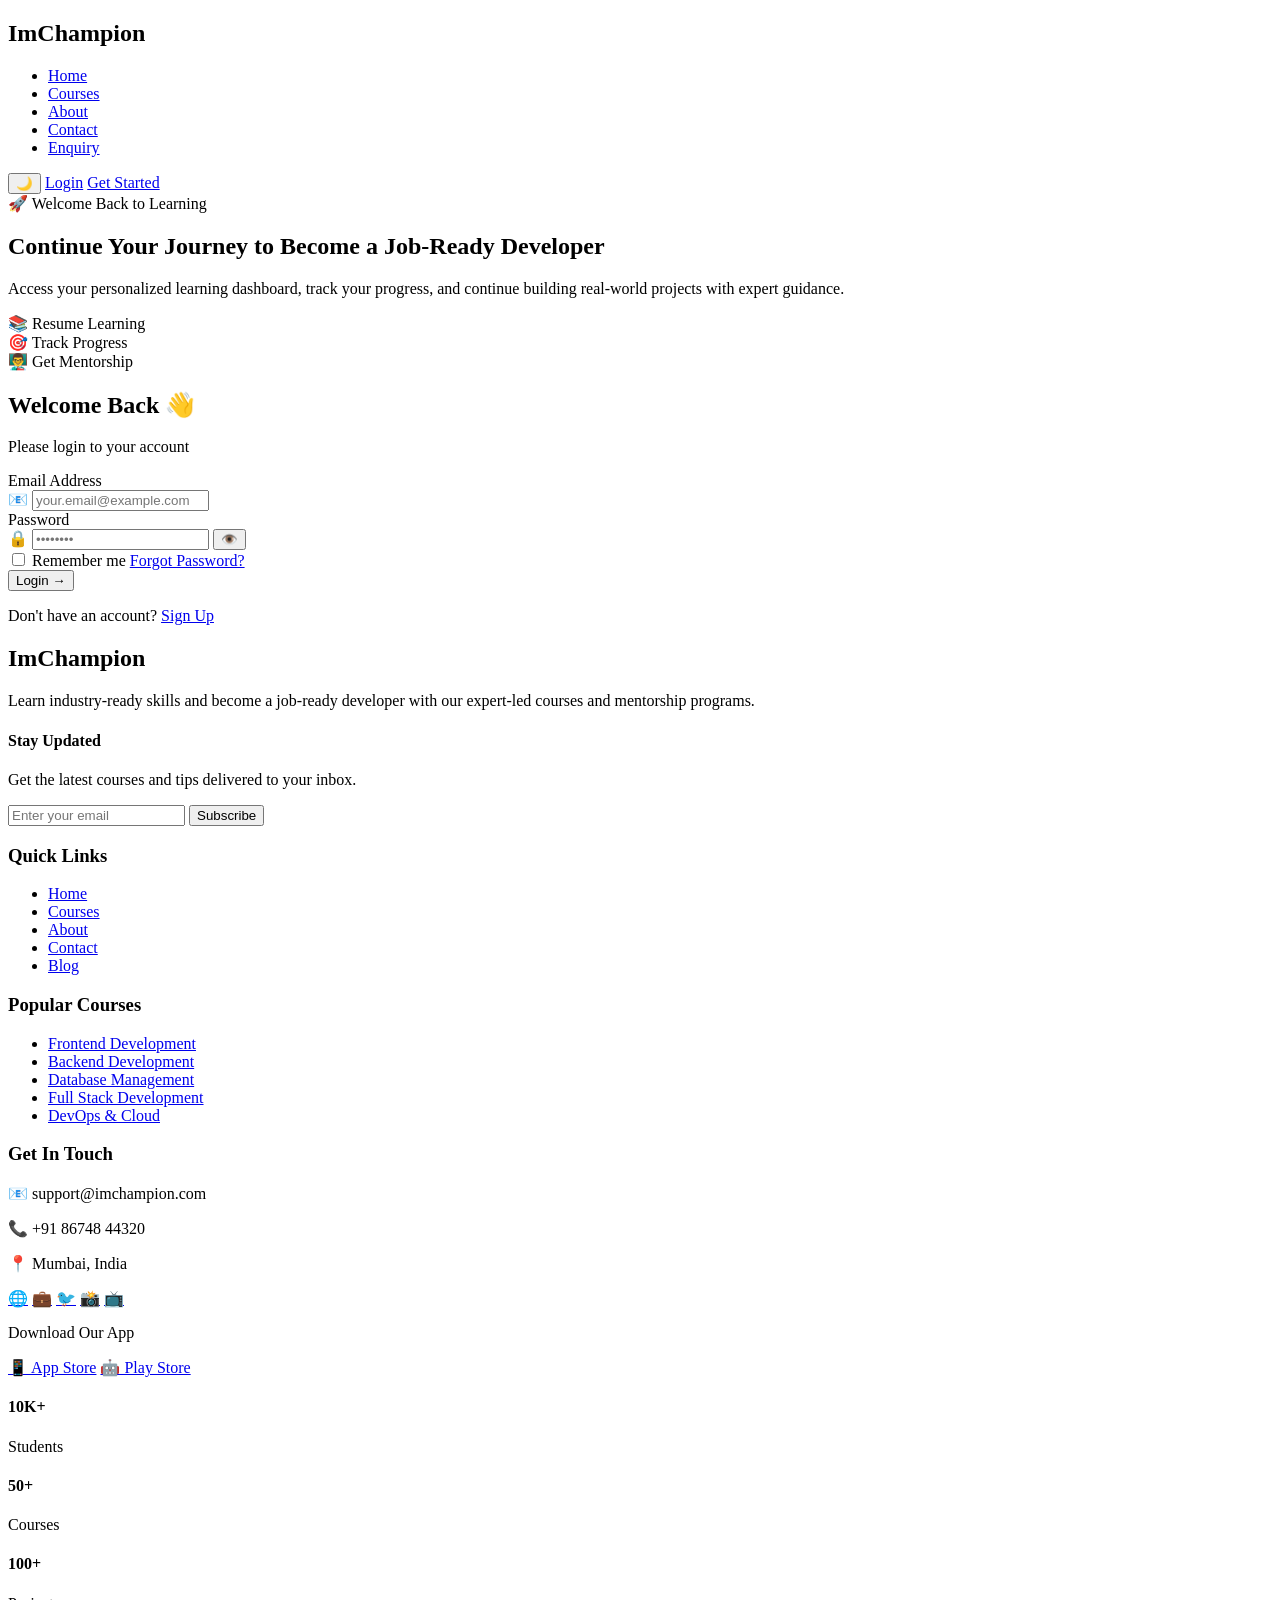
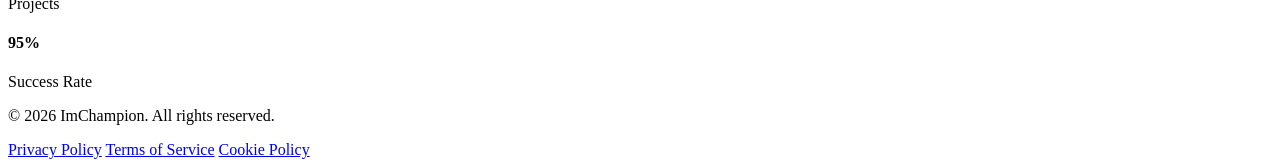
==== NewProject/html/login.html @ f5cccb44 "Add files via upload" ====
<!DOCTYPE html>
<html lang="en">

<head>
    <meta charset="UTF-8">
    <meta name="viewport" content="width=device-width, initial-scale=1.0">
    <title>Login - ImChampion</title>

    <!-- Google Font -->
    <link href="https://fonts.googleapis.com/css2?family=Poppins:wght@300;400;500;600&display=swap" rel="stylesheet">

    <!-- CSS File -->
    <link rel="stylesheet" href="/css/login.css">
</head>

<body>

    <!-- ================= HEADER ================= -->
    <header>
        <div class="container">

            <nav class="navbar">

                <!-- Logo -->
                <div class="logo">
                    <h2>ImChampion</h2>
                </div>

                <!-- Hamburger Menu -->
                <div class="hamburger" id="hamburger">
                    <span></span>
                    <span></span>
                    <span></span>
                </div>

                <!-- Navigation Links -->
                <ul class="nav-links" id="nav-links">
                    <li><a href="/html/index.html">Home</a></li>
                    <li><a href="/html/index.html#course">Courses</a></li>
                    <li><a href="#">About</a></li>
                    <li><a href="#">Contact</a></li>
                    <li><a href="#">Enquiry</a></li>
                </ul>

                <!-- Right Side -->
                <div class="nav-buttons">

                    <!-- Theme Toggle -->
                    <button id="theme-toggle">🌙</button>

                    <!-- Login -->
                    <a href="/html/login.html" class="login-btn active">Login</a>

                    <!-- CTA -->
                    <a href="/html/signup.html" class="cta-btn">Get Started</a>

                </div>

            </nav>

        </div>
    </header>

    <!-- ================= MAIN ================= -->
    <main>

        <!-- ================= LOGIN SECTION ================= -->
        <section class="login">
            <div class="container">

                <div class="login-grid">

                    <!-- LEFT SIDE (CONTENT) -->
                    <div class="login-content">

                        <!-- Tagline -->
                        <span class="login-tag">
                            🚀 Welcome Back to Learning
                        </span>

                        <!-- Main Heading -->
                        <h1 class="login-title">
                            Continue Your Journey to Become a Job-Ready Developer
                        </h1>

                        <!-- Description -->
                        <p class="login-description">
                            Access your personalized learning dashboard, track your progress,
                            and continue building real-world projects with expert guidance.
                        </p>

                        <!-- Features -->
                        <div class="login-features">
                            <div class="feature-item">
                                <span class="feature-icon">📚</span>
                                <span>Resume Learning</span>
                            </div>
                            <div class="feature-item">
                                <span class="feature-icon">🎯</span>
                                <span>Track Progress</span>
                            </div>
                            <div class="feature-item">
                                <span class="feature-icon">👨‍🏫</span>
                                <span>Get Mentorship</span>
                            </div>
                        </div>

                    </div>

                    <!-- RIGHT SIDE (FORM) -->
                    <div class="login-form-container">

                        <div class="login-box">

                            <!-- Title -->
                            <h2>Welcome Back 👋</h2>
                            <p>Please login to your account</p>

                            <!-- FORM -->
                            <form class="login-form">

                                <!-- Email -->
                                <div class="input-group">
                                    <label for="email">Email Address</label>
                                    <div class="input-wrapper">
                                        <span class="input-icon">📧</span>
                                        <input id="email" type="email" placeholder="your.email@example.com" required>
                                    </div>
                                </div>

                                <!-- Password -->
                                <div class="input-group">
                                    <label for="password">Password</label>
                                    <div class="input-wrapper">
                                        <span class="input-icon">🔒</span>
                                        <input id="password" type="password" placeholder="••••••••" required>
                                        <button type="button" class="password-toggle" data-toggle="password">
                                            <span class="eye-icon">👁️</span>
                                        </button>
                                    </div>
                                </div>

                                <!-- Options -->
                                <div class="login-options">
                                    <label class="checkbox-label">
                                        <input type="checkbox">
                                        <span>Remember me</span>
                                    </label>
                                    <a href="#" class="forgot-link">Forgot Password?</a>
                                </div>

                                <!-- Button -->
                                <button type="submit" class="login-btn-main">
                                    <span>Login</span>
                                    <span class="btn-arrow">→</span>
                                </button>

                            </form>

                            <!-- Signup -->
                            <p class="signup-text">
                                Don't have an account? <a href="/html/signup.html">Sign Up</a>
                            </p>

                        </div>

                    </div>

                </div>

            </div>
        </section>

    </main>

    <!-- ================= FOOTER ================= -->
    <footer class="footer">
        <div class="container">

            <div class="footer-grid">

                <!-- Column 1 (Brand) -->
                <div class="footer-col">
                    <h2 class="footer-logo">ImChampion</h2>
                    <p>
                        Learn industry-ready skills and become a job-ready developer with our expert-led courses and mentorship programs.
                    </p>

                    <!-- Newsletter Signup -->
                    <div class="newsletter">
                        <h4>Stay Updated</h4>
                        <p>Get the latest courses and tips delivered to your inbox.</p>
                        <div class="newsletter-form">
                            <input type="email" placeholder="Enter your email" class="newsletter-input">
                            <button class="newsletter-btn">Subscribe</button>
                        </div>
                    </div>
                </div>

                <!-- Column 2 (Quick Links) -->
                <div class="footer-col">
                    <h3>Quick Links</h3>
                    <ul>
                        <li><a href="/html/index.html">Home</a></li>
                        <li><a href="/html/index.html#course">Courses</a></li>
                        <li><a href="#">About</a></li>
                        <li><a href="#">Contact</a></li>
                        <li><a href="#">Blog</a></li>
                    </ul>
                </div>

                <!-- Column 3 (Courses) -->
                <div class="footer-col">
                    <h3>Popular Courses</h3>
                    <ul>
                        <li><a href="#">Frontend Development</a></li>
                        <li><a href="#">Backend Development</a></li>
                        <li><a href="#">Database Management</a></li>
                        <li><a href="#">Full Stack Development</a></li>
                        <li><a href="#">DevOps & Cloud</a></li>
                    </ul>
                </div>

                <!-- Column 4 (Contact / Social) -->
                <div class="footer-col">
                    <h3>Get In Touch</h3>
                    <div class="contact-info">
                        <p><span class="contact-icon">📧</span> support@imchampion.com</p>
                        <p><span class="contact-icon">📞</span> +91 86748 44320</p>
                        <p><span class="contact-icon">📍</span> Mumbai, India</p>
                    </div>

                    <!-- Social Links -->
                    <div class="footer-social">
                        <a href="#" title="Website">🌐</a>
                        <a href="#" title="LinkedIn">💼</a>
                        <a href="#" title="Twitter">🐦</a>
                        <a href="#" title="Instagram">📸</a>
                        <a href="#" title="YouTube">📺</a>
                    </div>

                    <!-- App Download -->
                    <div class="app-download">
                        <p>Download Our App</p>
                        <div class="app-buttons">
                            <a href="#" class="app-btn">📱 App Store</a>
                            <a href="#" class="app-btn">🤖 Play Store</a>
                        </div>
                    </div>
                </div>

            </div>

            <!-- Stats Bar -->
            <div class="footer-stats">
                <div class="stat-item">
                    <h4>10K+</h4>
                    <p>Students</p>
                </div>
                <div class="stat-item">
                    <h4>50+</h4>
                    <p>Courses</p>
                </div>
                <div class="stat-item">
                    <h4>100+</h4>
                    <p>Projects</p>
                </div>
                <div class="stat-item">
                    <h4>95%</h4>
                    <p>Success Rate</p>
                </div>
            </div>

            <!-- Bottom -->
            <div class="footer-bottom">
                <div class="footer-bottom-content">
                    <p>© 2026 ImChampion. All rights reserved.</p>
                    <div class="footer-links">
                        <a href="#">Privacy Policy</a>
                        <a href="#">Terms of Service</a>
                        <a href="#">Cookie Policy</a>
                    </div>
                </div>
            </div>

        </div>
    </footer>

    <!-- ================= JS ================= -->
    <script src="/javascript/login.js"></script>
</body>
</html>
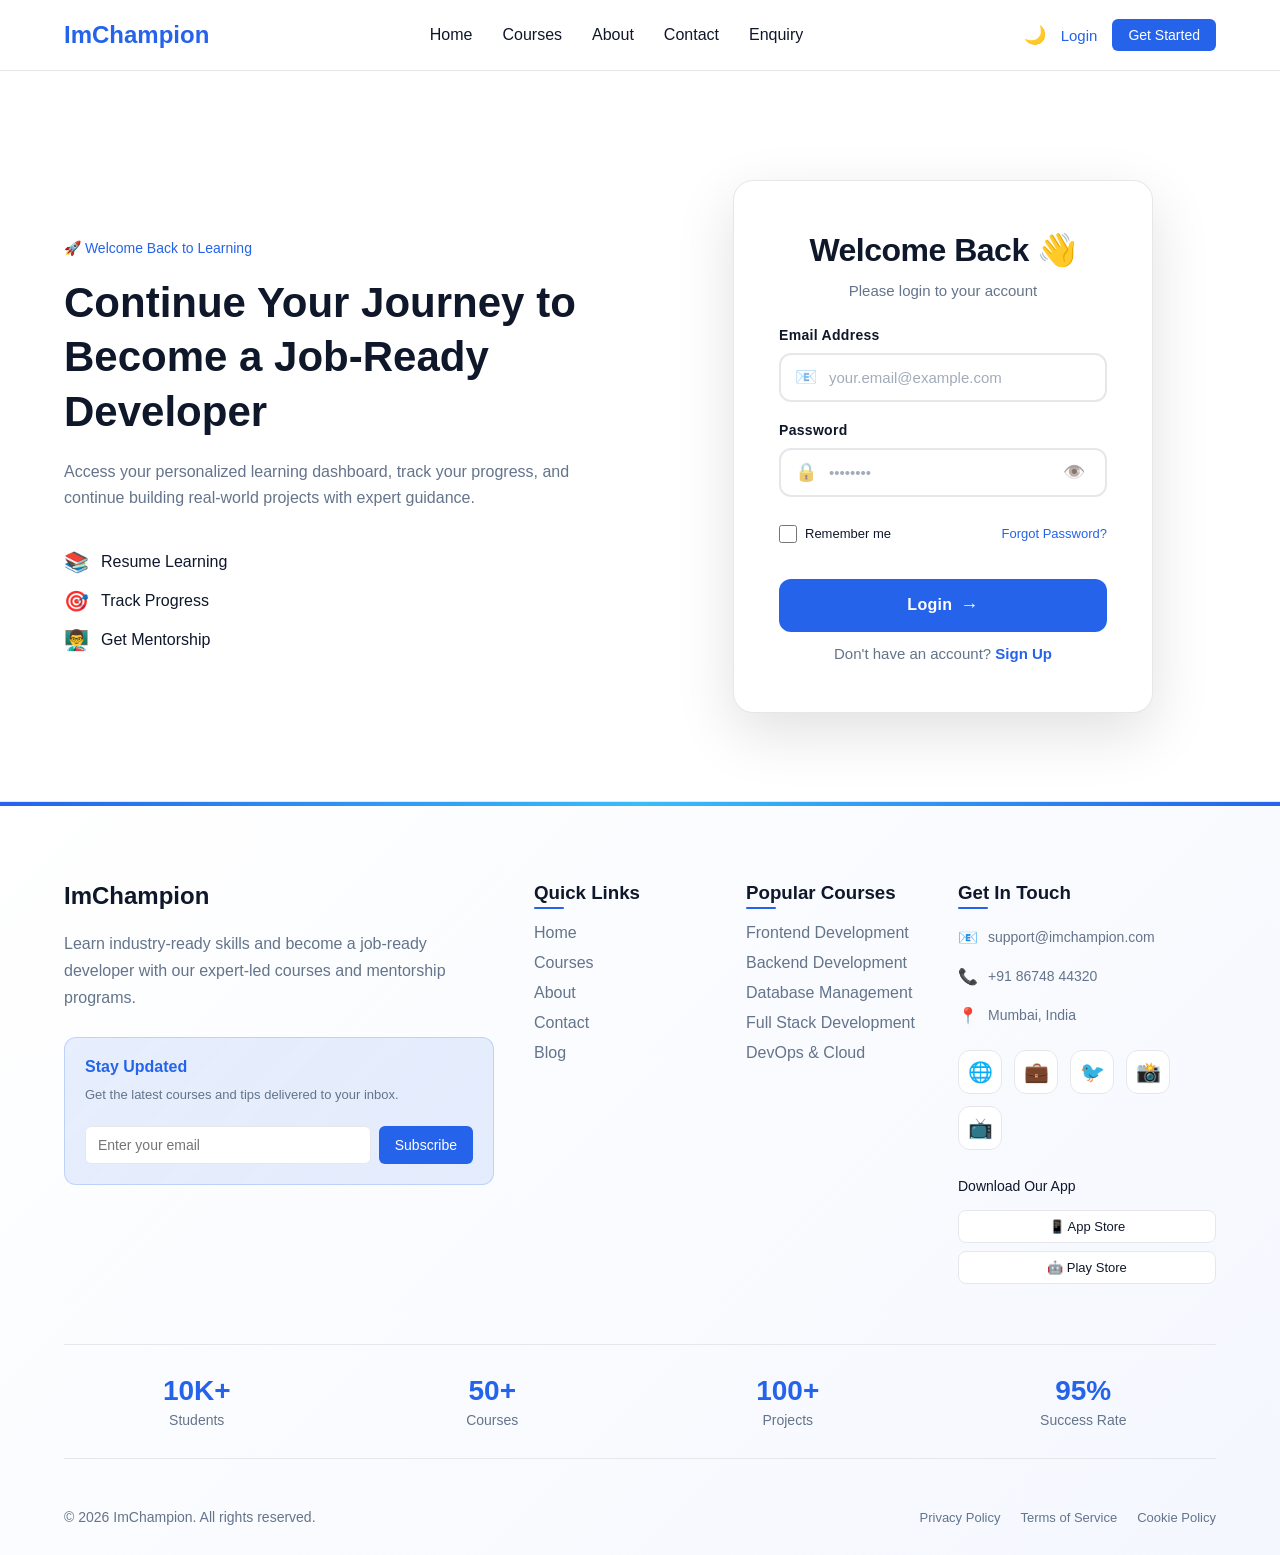
==== commit c198dca4: "Update login.html" ====
--- a/NewProject/html/login.html
+++ b/NewProject/html/login.html
@@ -10,7 +10,7 @@
     <link href="https://fonts.googleapis.com/css2?family=Poppins:wght@300;400;500;600&display=swap" rel="stylesheet">
 
     <!-- CSS File -->
-    <link rel="stylesheet" href="/css/login.css">
+    <link rel="stylesheet" href="../css/login.css">
 </head>
 
 <body>
@@ -287,6 +287,6 @@
     </footer>
 
     <!-- ================= JS ================= -->
-    <script src="/javascript/login.js"></script>
+    <script src="../javascript/login.js"></script>
 </body>
 </html>
--- a/NewProject/css/login.css
+++ b/NewProject/css/login.css
@@ -0,0 +1,1113 @@
+/* ============================= */
+/* GLOBAL RESET */
+/* ============================= */
+
+*,
+*::before,
+*::after {
+  box-sizing: border-box;
+  margin: 0;
+  padding: 0;
+}
+
+/* ============================= */
+/* THEME VARIABLES */
+/* ============================= */
+
+/* 🌞 Light Mode (Default) */
+:root {
+  --bg-color: #ffffff;
+  --text-color: #0f172a;
+  --primary-color: #2563eb;
+  --secondary-color: #64748b;
+  --nav-bg: #ffffff;
+  --border-color: #e5e7eb;
+}
+
+/* 🌙 Dark Mode */
+.dark {
+  --bg-color: #0f172a;
+  --text-color: #e2e8f0;
+  --primary-color: #38bdf8;
+  --secondary-color: #94a3b8;
+  --nav-bg: #020617;
+  --border-color: #1e293b;
+}
+
+/* ============================= */
+/* BODY */
+/* ============================= */
+
+body {
+  font-family: 'Poppins', sans-serif;
+
+  display: grid;
+  grid-template-rows: auto 1fr auto;
+  min-height: 100vh;
+
+  background-color: var(--bg-color);
+  color: var(--text-color);
+  transition: 0.3s ease;
+}
+
+/* ============================= */
+/* CONTAINER */
+/* ============================= */
+
+.container {
+  width: 90%;
+  max-width: 1200px;
+  margin: auto;
+}
+
+/* ============================= */
+/* HEADER */
+/* ============================= */
+
+header {
+  width: 100%;
+  background-color: var(--nav-bg);
+  border-bottom: 1px solid var(--border-color);
+
+  position: sticky;
+  top: 0;
+  z-index: 1000;
+}
+
+/* ============================= */
+/* NAVBAR */
+/* ============================= */
+
+.navbar {
+  display: flex;
+  align-items: center;
+  justify-content: space-between;
+  height: 70px;
+}
+
+/* ============================= */
+/* LOGO */
+/* ============================= */
+
+.logo h2 {
+  font-size: 24px;
+  font-weight: 600;
+  color: var(--primary-color);
+  cursor: pointer;
+}
+
+/* ============================= */
+/* HAMBURGER */
+/* ============================= */
+.hamburger {
+  display: none;
+}
+/* ============================= */
+/* NAV LINKS */
+/* ============================= */
+
+.nav-links {
+  list-style: none;
+  display: flex;
+  gap: 30px;
+}
+
+.nav-links li a {
+  text-decoration: none;
+  color: var(--text-color);
+  font-size: 16px;
+  transition: 0.3s;
+  position: relative;
+}
+
+/* Hover underline */
+.nav-links li a::after {
+  content: "";
+  position: absolute;
+  width: 0%;
+  height: 2px;
+  background: var(--primary-color);
+  left: 0;
+  bottom: -5px;
+  transition: 0.3s;
+}
+
+.nav-links li a:hover::after {
+  width: 100%;
+}
+
+.nav-links li a:hover {
+  color: var(--primary-color);
+}
+
+/* ============================= */
+/* BUTTONS */
+/* ============================= */
+
+.nav-buttons {
+  display: flex;
+  gap: 15px;
+  align-items: center;
+}
+
+/* Login Button */
+.login-btn {
+  text-decoration: none;
+  color: var(--text-color);
+  font-size: 15px;
+  transition: 0.3s;
+}
+
+.login-btn:hover,
+.login-btn.active {
+  color: var(--primary-color);
+}
+
+/* CTA Button */
+.cta-btn {
+  text-decoration: none;
+  background: var(--primary-color);
+  color: #ffffff;
+  padding: 8px 16px;
+  border-radius: 6px;
+  font-size: 14px;
+  font-weight: 500;
+  transition: 0.3s;
+}
+
+.cta-btn:hover {
+  opacity: 0.9;
+}
+
+/* ============================= */
+/* THEME TOGGLE BUTTON */
+/* ============================= */
+
+#theme-toggle {
+  border: none;
+  background: transparent;
+  font-size: 18px;
+  cursor: pointer;
+}
+
+/* ============================= */
+/* RESPONSIVE HEADER */
+/* ============================= */
+
+@media (max-width: 768px) {
+
+  .hamburger {
+    display: flex;
+    flex-direction: column;
+    cursor: pointer;
+    gap: 4px;
+    padding: 10px;
+    background-color: rgba(0, 0, 0, 0.1);
+    border-radius: 4px;
+  }
+  .hamburger span {
+    width: 25px;
+    height: 3px;
+    background-color: var(--text-color);
+    transition: 0.3s;
+  }
+  .nav-links {
+    position: absolute;
+    top: 70px;
+    left: 0;
+    width: 100%;
+    background-color: var(--nav-bg);
+    flex-direction: column;
+    padding: 20px 0;
+    border-bottom: 1px solid var(--border-color);
+    max-height: 0;
+    overflow: hidden;
+    transition: max-height 0.3s ease;
+  }
+  .nav-links.active {
+    max-height: 500px;
+  }
+  .nav-links li {
+    text-align: center;
+    margin: 10px 0;
+  }
+
+  .logo h2 {
+    font-size: 20px;
+  }
+
+  .nav-buttons {
+    gap: 10px;
+  }
+}
+
+/* ============================= */
+/* MAIN */
+/* ============================= */
+
+main {
+  width: 100%;
+}
+
+/* Common section spacing */
+section {
+  padding: 80px 0;
+}
+
+/* ============================= */
+/* LOGIN SECTION */
+/* ============================= */
+
+.login {
+  padding-top: 100px;
+}
+
+/* Grid Layout */
+.login-grid {
+  display: grid;
+  grid-template-columns: 1fr 1fr;
+  align-items: center;
+  gap: 60px;
+}
+
+/* ============================= */
+/* LOGIN CONTENT */
+/* ============================= */
+
+.login-content {
+  display: flex;
+  flex-direction: column;
+  gap: 20px;
+}
+
+/* Tagline */
+.login-tag {
+  font-size: 14px;
+  color: var(--primary-color);
+  font-weight: 500;
+}
+
+/* Main Heading */
+.login-title {
+  font-size: 42px;
+  font-weight: 600;
+  line-height: 1.3;
+}
+
+/* Description */
+.login-description {
+  font-size: 16px;
+  color: var(--secondary-color);
+  line-height: 1.6;
+}
+
+/* Features */
+.login-features {
+  display: flex;
+  flex-direction: column;
+  gap: 15px;
+  margin-top: 20px;
+}
+
+.feature-item {
+  display: flex;
+  align-items: center;
+  gap: 12px;
+  font-size: 16px;
+}
+
+.feature-icon {
+  font-size: 20px;
+}
+
+/* ============================= */
+/* LOGIN FORM CONTAINER */
+/* ============================= */
+
+.login-form-container {
+  display: flex;
+  align-items: center;
+  justify-content: center;
+  min-height: 550px;
+}
+
+/* ============================= */
+/* LOGIN BOX */
+/* ============================= */
+
+.login-box {
+  width: 100%;
+  max-width: 420px;
+  display: flex;
+  flex-direction: column;
+  gap: 28px;
+
+  background: var(--bg-color);
+  padding: 50px 45px;
+  border-radius: 20px;
+  border: 1px solid var(--border-color);
+  box-shadow: 0 20px 60px rgba(0,0,0,0.12), 0 0 1px rgba(0,0,0,0.05);
+  backdrop-filter: blur(10px);
+}
+
+.login-box h2 {
+  font-size: 32px;
+  font-weight: 700;
+  text-align: center;
+  letter-spacing: -0.5px;
+}
+
+.login-box p {
+  color: var(--secondary-color);
+  text-align: center;
+  font-size: 15px;
+  margin: -15px 0 0 0;
+}
+
+.login-form {
+  display: flex;
+  flex-direction: column;
+  gap: 20px;
+}
+
+/* ============================= */
+/* INPUT */
+/* ============================= */
+
+.input-group {
+  display: flex;
+  flex-direction: column;
+  gap: 10px;
+}
+
+.input-group label {
+  font-size: 14px;
+  font-weight: 600;
+  color: var(--text-color);
+  letter-spacing: 0.3px;
+}
+
+.input-wrapper {
+  position: relative;
+  display: flex;
+  align-items: center;
+}
+
+.input-icon {
+  position: absolute;
+  left: 16px;
+  font-size: 18px;
+  pointer-events: none;
+  opacity: 0.6;
+  transition: 0.3s;
+}
+
+.input-group input {
+  width: 100%;
+  padding: 14px 50px 14px 48px;
+  border-radius: 12px;
+  border: 2px solid var(--border-color);
+  background: transparent;
+  color: var(--text-color);
+  font-size: 15px;
+  font-family: inherit;
+  transition: all 0.3s cubic-bezier(0.4, 0, 0.2, 1);
+}
+
+.input-group input::placeholder {
+  color: var(--secondary-color);
+  opacity: 0.6;
+}
+
+.input-group input:hover {
+  border-color: var(--primary-color);
+  border-color: var(--border-color);
+}
+
+.input-group input:focus {
+  border-color: var(--primary-color);
+  box-shadow: 0 0 0 4px rgba(37, 99, 235, 0.08), 0 0 0 1px rgba(37, 99, 235, 0.15);
+  outline: none;
+}
+
+.input-group input:focus + .input-icon,
+.input-wrapper:has(input:focus) .input-icon {
+  opacity: 1;
+  color: var(--primary-color);
+}
+
+/* ============================= */
+/* PASSWORD TOGGLE BUTTON */
+/* ============================= */
+
+.password-toggle {
+  position: absolute;
+  right: 14px;
+  background: none;
+  border: none;
+  cursor: pointer;
+  padding: 8px;
+  display: flex;
+  align-items: center;
+  justify-content: center;
+  font-size: 18px;
+  opacity: 0.6;
+  transition: all 0.3s ease;
+  border-radius: 6px;
+}
+
+.password-toggle:hover {
+  opacity: 1;
+  background: rgba(0, 0, 0, 0.05);
+}
+
+.dark .password-toggle:hover {
+  background: rgba(255, 255, 255, 0.1);
+}
+
+.password-toggle:active {
+  transform: scale(0.95);
+}
+
+.input-group input:focus + .input-icon,
+.input-wrapper:has(input:focus) .input-icon {
+  opacity: 1;
+  color: var(--primary-color);
+}
+
+/* ============================= */
+/* OPTIONS */
+/* ============================= */
+
+.login-options {
+  display: flex;
+  justify-content: space-between;
+  align-items: center;
+  font-size: 13px;
+  margin: 8px 0 8px 0;
+}
+
+.checkbox-label {
+  display: flex;
+  align-items: center;
+  gap: 8px;
+  cursor: pointer;
+  user-select: none;
+  color: var(--text-color);
+  font-weight: 500;
+}
+
+.checkbox-label input[type="checkbox"] {
+  width: 18px;
+  height: 18px;
+  cursor: pointer;
+  accent-color: var(--primary-color);
+}
+
+.forgot-link {
+  color: var(--primary-color);
+  text-decoration: none;
+  font-weight: 500;
+  transition: 0.3s;
+}
+
+.forgot-link:hover {
+  color: var(--primary-color);
+  opacity: 0.8;
+  text-decoration: underline;
+}
+
+/* ============================= */
+/* BUTTON */
+/* ============================= */
+
+.login-btn-main {
+  padding: 16px 24px;
+  border: none;
+  border-radius: 12px;
+  background: var(--primary-color);
+  color: #fff;
+  font-size: 16px;
+  font-weight: 600;
+  letter-spacing: 0.3px;
+  cursor: pointer;
+  
+  display: flex;
+  align-items: center;
+  justify-content: center;
+  gap: 8px;
+  
+  transition: all 0.3s cubic-bezier(0.4, 0, 0.2, 1);
+  position: relative;
+  overflow: hidden;
+  margin-top: 8px;
+}
+
+.login-btn-main::before {
+  content: '';
+  position: absolute;
+  top: 0;
+  left: -100%;
+  width: 100%;
+  height: 100%;
+  background: rgba(255, 255, 255, 0.1);
+  transition: left 0.5s ease;
+}
+
+.login-btn-main:hover::before {
+  left: 100%;
+}
+
+.btn-arrow {
+  display: inline-block;
+  transition: transform 0.3s ease;
+  font-size: 18px;
+}
+
+.login-btn-main:hover {
+  background: linear-gradient(135deg, var(--primary-color), #1d4ed8);
+  transform: translateY(-2px);
+  box-shadow: 0 12px 35px rgba(37, 99, 235, 0.35), 0 0 0 1px rgba(37, 99, 235, 0.1);
+}
+
+.login-btn-main:hover .btn-arrow {
+  transform: translateX(3px);
+}
+
+.login-btn-main:active {
+  transform: translateY(0);
+  box-shadow: 0 6px 20px rgba(37, 99, 235, 0.25);
+}
+
+/* ============================= */
+/* SIGNUP */
+/* ============================= */
+
+.signup-text {
+  text-align: center;
+  font-size: 14px;
+  color: var(--secondary-color);
+  margin-top: 8px;
+}
+
+.signup-text a {
+  color: var(--primary-color);
+  text-decoration: none;
+  font-weight: 600;
+  transition: all 0.3s ease;
+}
+
+.signup-text a:hover {
+  text-decoration: underline;
+  opacity: 0.8;
+}
+
+/* ============================= */
+/* FOOTER */
+/* ============================= */
+
+.footer {
+  background: linear-gradient(135deg, var(--nav-bg) 0%, rgba(37, 99, 235, 0.05) 100%);
+  border-top: 1px solid var(--border-color);
+  padding: 80px 0 30px;
+  position: relative;
+  overflow: hidden;
+}
+
+.footer::before {
+  content: '';
+  position: absolute;
+  top: 0;
+  left: 0;
+  right: 0;
+  height: 4px;
+  background: linear-gradient(90deg, var(--primary-color), #38bdf8, var(--primary-color));
+}
+
+.footer-grid {
+  display: grid;
+  grid-template-columns: 2.5fr 1fr 1fr 1.5fr;
+  gap: 40px;
+  margin-bottom: 60px;
+  position: relative;
+  z-index: 1;
+}
+
+/* ============================= */
+/* NEWSLETTER */
+/* ============================= */
+.newsletter {
+  margin-top: 25px;
+  padding: 20px;
+  background: rgba(37, 99, 235, 0.1);
+  border-radius: 12px;
+  border: 1px solid rgba(37, 99, 235, 0.2);
+}
+
+.newsletter h4 {
+  font-size: 16px;
+  margin-bottom: 8px;
+  color: var(--primary-color);
+}
+
+.newsletter p {
+  font-size: 13px;
+  margin-bottom: 15px;
+  color: var(--secondary-color);
+}
+
+.newsletter-form {
+  display: flex;
+  gap: 8px;
+}
+
+.newsletter-input {
+  flex: 1;
+  padding: 10px 12px;
+  border: 1px solid var(--border-color);
+  border-radius: 6px;
+  background: var(--bg-color);
+  color: var(--text-color);
+  font-size: 14px;
+}
+
+.newsletter-input:focus {
+  outline: none;
+  border-color: var(--primary-color);
+  box-shadow: 0 0 0 3px rgba(37, 99, 235, 0.1);
+}
+
+.newsletter-btn {
+  padding: 10px 16px;
+  background: var(--primary-color);
+  color: white;
+  border: none;
+  border-radius: 6px;
+  font-size: 14px;
+  font-weight: 500;
+  cursor: pointer;
+  transition: 0.3s;
+}
+
+.newsletter-btn:hover {
+  background: #1d4ed8;
+  transform: translateY(-1px);
+}
+
+.footer-col h2,
+.footer-col h3 {
+  color: var(--text-color);
+  margin-bottom: 20px;
+  position: relative;
+}
+
+.footer-col h3::after {
+  content: '';
+  position: absolute;
+  bottom: -5px;
+  left: 0;
+  width: 30px;
+  height: 2px;
+  background: var(--primary-color);
+  border-radius: 1px;
+}
+
+.footer-logo {
+  font-size: 24px;
+  font-weight: 600;
+  color: var(--primary-color);
+  margin-bottom: 15px;
+}
+
+.footer-col p {
+  color: var(--secondary-color);
+  line-height: 1.7;
+  margin-bottom: 20px;
+}
+
+/* ============================= */
+/* CONTACT INFO */
+/* ============================= */
+.contact-info p {
+  display: flex;
+  align-items: center;
+  gap: 10px;
+  margin-bottom: 12px;
+  font-size: 14px;
+  color: var(--secondary-color);
+}
+
+.contact-icon {
+  font-size: 16px;
+  color: var(--primary-color);
+}
+
+.footer-col ul {
+  list-style: none;
+}
+
+.footer-col ul li {
+  margin-bottom: 12px;
+}
+
+.footer-col ul li a {
+  color: var(--secondary-color);
+  text-decoration: none;
+  transition: 0.3s;
+  display: inline-block;
+}
+
+.footer-col ul li a:hover {
+  color: var(--primary-color);
+  transform: translateX(5px);
+}
+
+.footer-social {
+  display: flex;
+  gap: 12px;
+  margin-top: 20px;
+  flex-wrap: wrap;
+}
+
+.footer-social a {
+  font-size: 20px;
+  transition: 0.3s;
+  text-decoration: none;
+  background: var(--bg-color);
+  padding: 12px;
+  border-radius: 12px;
+  border: 1px solid var(--border-color);
+  display: flex;
+  align-items: center;
+  justify-content: center;
+  width: 44px;
+  height: 44px;
+}
+
+.footer-social a:hover {
+  transform: scale(1.05) translateY(-3px);
+  background: var(--primary-color);
+  color: #fff;
+  box-shadow: 0 8px 25px rgba(37, 99, 235, 0.3);
+}
+
+/* ============================= */
+/* APP DOWNLOAD */
+/* ============================= */
+.app-download {
+  margin-top: 25px;
+}
+
+.app-download p {
+  font-size: 14px;
+  font-weight: 500;
+  margin-bottom: 12px;
+  color: var(--text-color);
+}
+
+.app-buttons {
+  display: flex;
+  flex-direction: column;
+  gap: 8px;
+}
+
+.app-btn {
+  display: flex;
+  align-items: center;
+  justify-content: center;
+  gap: 8px;
+  padding: 8px 12px;
+  background: var(--bg-color);
+  color: var(--text-color);
+  text-decoration: none;
+  border-radius: 8px;
+  font-size: 13px;
+  font-weight: 500;
+  border: 1px solid var(--border-color);
+  transition: 0.3s;
+}
+
+.app-btn:hover {
+  background: var(--primary-color);
+  color: white;
+  transform: translateY(-1px);
+}
+
+/* ============================= */
+/* FOOTER STATS */
+/* ============================= */
+.footer-stats {
+  display: grid;
+  grid-template-columns: repeat(4, 1fr);
+  gap: 30px;
+  margin-bottom: 50px;
+  padding: 30px 0;
+  border-top: 1px solid var(--border-color);
+  border-bottom: 1px solid var(--border-color);
+  position: relative;
+  z-index: 1;
+}
+
+.stat-item {
+  text-align: center;
+}
+
+.stat-item h4 {
+  font-size: 28px;
+  font-weight: 700;
+  color: var(--primary-color);
+  margin-bottom: 5px;
+}
+
+.stat-item p {
+  font-size: 14px;
+  color: var(--secondary-color);
+  font-weight: 500;
+}
+
+/* ============================= */
+/* FOOTER BOTTOM */
+/* ============================= */
+.footer-bottom {
+  position: relative;
+  z-index: 1;
+}
+
+.footer-bottom-content {
+  display: flex;
+  justify-content: space-between;
+  align-items: center;
+  flex-wrap: wrap;
+  gap: 20px;
+}
+
+.footer-bottom p {
+  color: var(--secondary-color);
+  font-size: 14px;
+}
+
+.footer-links {
+  display: flex;
+  gap: 20px;
+}
+
+.footer-links a {
+  color: var(--secondary-color);
+  text-decoration: none;
+  font-size: 13px;
+  transition: 0.3s;
+}
+
+.footer-links a:hover {
+  color: var(--primary-color);
+}
+
+/* ============================= */
+/* ANIMATIONS */
+/* ============================= */
+
+@keyframes slideUp {
+  from {
+    opacity: 0;
+    transform: translateY(20px);
+  }
+  to {
+    opacity: 1;
+    transform: translateY(0);
+  }
+}
+
+@keyframes fadeIn {
+  from {
+    opacity: 0;
+  }
+  to {
+    opacity: 1;
+  }
+}
+
+.login-box {
+  animation: slideUp 0.6s ease-out;
+}
+
+.login-content {
+  animation: fadeIn 0.8s ease-out;
+}
+
+.input-group {
+  animation: slideUp 0.6s ease-out;
+}
+
+.input-group:nth-child(1) {
+  animation-delay: 0.1s;
+}
+
+.input-group:nth-child(2) {
+  animation-delay: 0.2s;
+}
+
+.login-options {
+  animation: slideUp 0.6s ease-out 0.3s both;
+}
+
+.login-btn-main {
+  animation: slideUp 0.6s ease-out 0.4s both;
+}
+
+@media (max-width: 1024px) {
+  .login-title {
+    font-size: 36px;
+  }
+
+  .login-grid {
+    gap: 40px;
+  }
+
+  .footer-grid {
+    grid-template-columns: 1fr 1fr;
+    gap: 30px;
+  }
+
+  .footer-stats {
+    grid-template-columns: repeat(2, 1fr);
+    gap: 20px;
+  }
+}
+
+@media (max-width: 900px) {
+
+  .login-grid {
+    grid-template-columns: 1fr;
+    gap: 40px;
+  }
+
+  .login-content {
+    text-align: center;
+  }
+
+  .login-features {
+    align-items: center;
+  }
+
+  .footer {
+    padding: 60px 0 20px;
+  }
+
+  .footer-grid {
+    grid-template-columns: 1fr;
+    text-align: center;
+    gap: 40px;
+    margin-bottom: 40px;
+  }
+
+  .footer-col {
+    margin-bottom: 30px;
+  }
+
+  .newsletter-form {
+    flex-direction: column;
+  }
+
+  .newsletter-input {
+    width: 100%;
+  }
+
+  .footer-social {
+    justify-content: center;
+  }
+
+  .app-buttons {
+    flex-direction: row;
+    justify-content: center;
+  }
+
+  .footer-stats {
+    grid-template-columns: repeat(2, 1fr);
+    gap: 15px;
+    padding: 20px 0;
+  }
+
+  .stat-item h4 {
+    font-size: 24px;
+  }
+
+  .footer-bottom-content {
+    flex-direction: column;
+    text-align: center;
+    gap: 15px;
+  }
+
+  .footer-links {
+    justify-content: center;
+  }
+
+  .footer-col ul li a:hover {
+    transform: translateX(0);
+  }
+}
+
+@media (max-width: 768px) {
+
+  .nav-links {
+    display: none;
+  }
+
+  .logo h2 {
+    font-size: 20px;
+  }
+
+  .nav-buttons {
+    gap: 10px;
+  }
+
+  section {
+    padding: 60px 0;
+  }
+
+  .login {
+    padding-top: 80px;
+  }
+
+  .login-title {
+    font-size: 32px;
+  }
+
+  .login-box {
+    padding: 35px 25px;
+    max-width: 100%;
+    gap: 20px;
+  }
+
+  .login-box h2 {
+    font-size: 26px;
+  }
+
+  .login-box p {
+    font-size: 14px;
+  }
+
+  .input-group input {
+    padding: 12px 42px 12px 42px;
+    font-size: 14px;
+  }
+
+  .input-icon {
+    font-size: 16px;
+    left: 12px;
+  }
+
+  .password-toggle {
+    right: 10px;
+    padding: 6px;
+    font-size: 16px;
+  }
+
+  .login-btn-main {
+    padding: 14px 20px;
+    font-size: 15px;
+  }
+
+  .footer {
+    padding: 40px 0 20px;
+  }
+}
